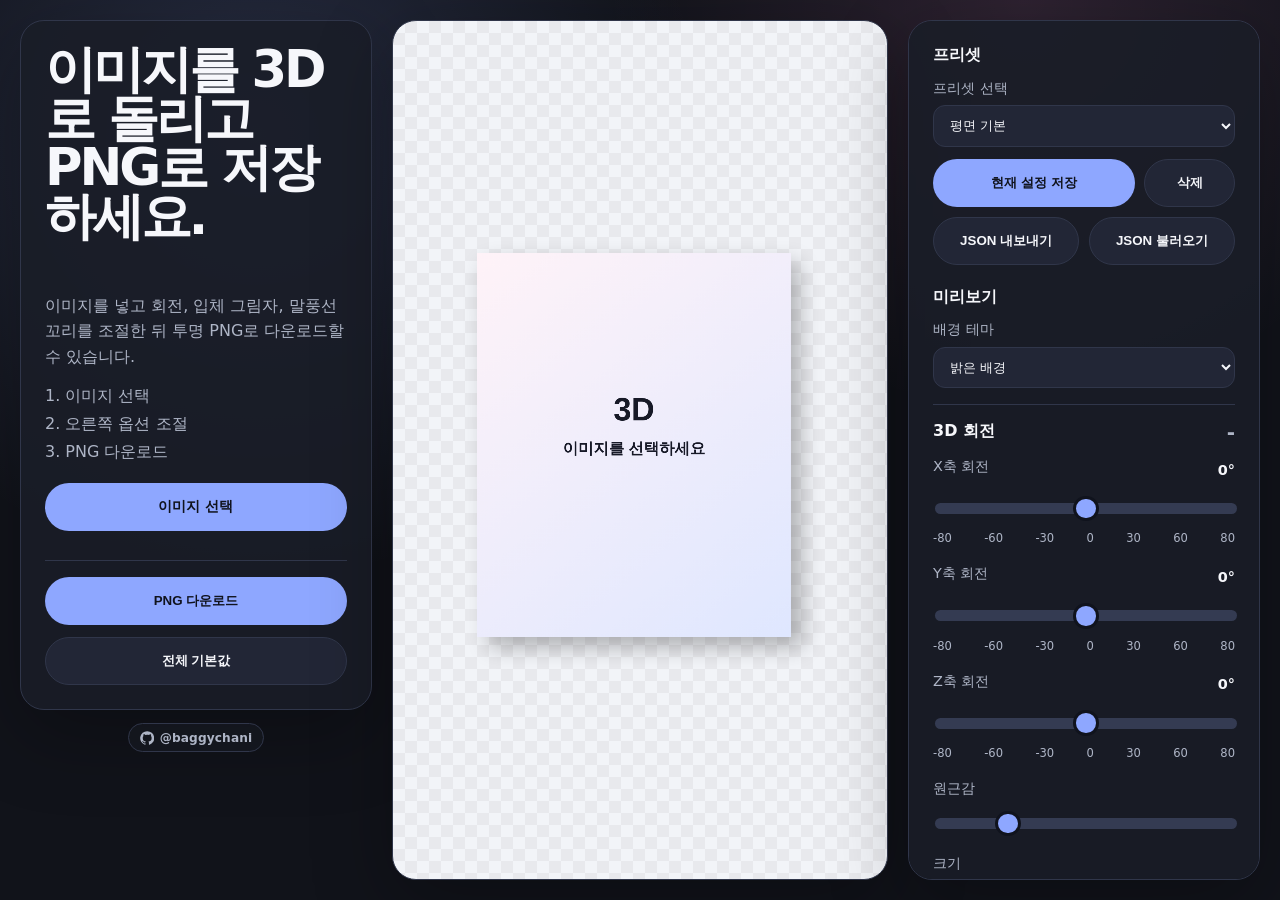
==== index.html @ 330ea2ee "Prepare mobile and preset sync Made-with: Cursor" ====
<!doctype html>
<html lang="ko">
  <head>
    <meta charset="utf-8" />
    <meta name="viewport" content="width=device-width, initial-scale=1" />
    <meta http-equiv="refresh" content="0; url=./web/" />
    <title>3D Rotator</title>
    <link rel="canonical" href="./web/" />
  </head>
  <body>
    <p><a href="./web/">3D Rotator 열기</a></p>
  </body>
</html>
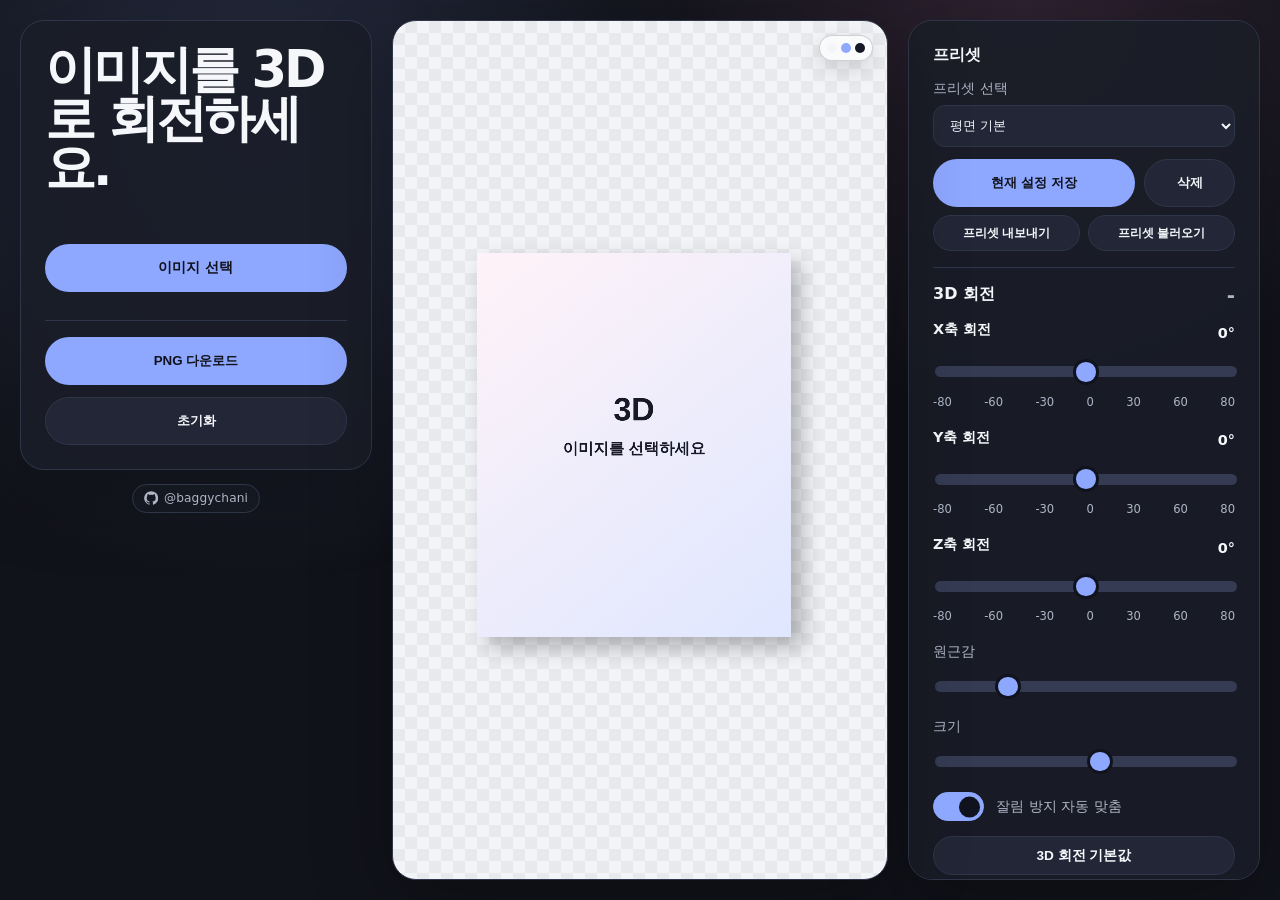
==== commit 58fb38a1: "모바일 가독성 강화" ====
--- a/index.html
+++ b/index.html
@@ -3,11 +3,31 @@
   <head>
     <meta charset="utf-8" />
     <meta name="viewport" content="width=device-width, initial-scale=1" />
-    <meta http-equiv="refresh" content="0; url=./web/" />
     <title>3D Rotator</title>
     <link rel="canonical" href="./web/" />
+    <style>
+      html,
+      body {
+        height: 100%;
+      }
+
+      body {
+        margin: 0;
+        background: #10131d;
+        color: #e7e9f0;
+      }
+
+      a {
+        color: inherit;
+      }
+    </style>
+    <script>
+      window.location.replace("./web/");
+    </script>
   </head>
   <body>
-    <p><a href="./web/">3D Rotator 열기</a></p>
+    <noscript>
+      <p><a href="./web/">3D Rotator 열기</a></p>
+    </noscript>
   </body>
 </html>
